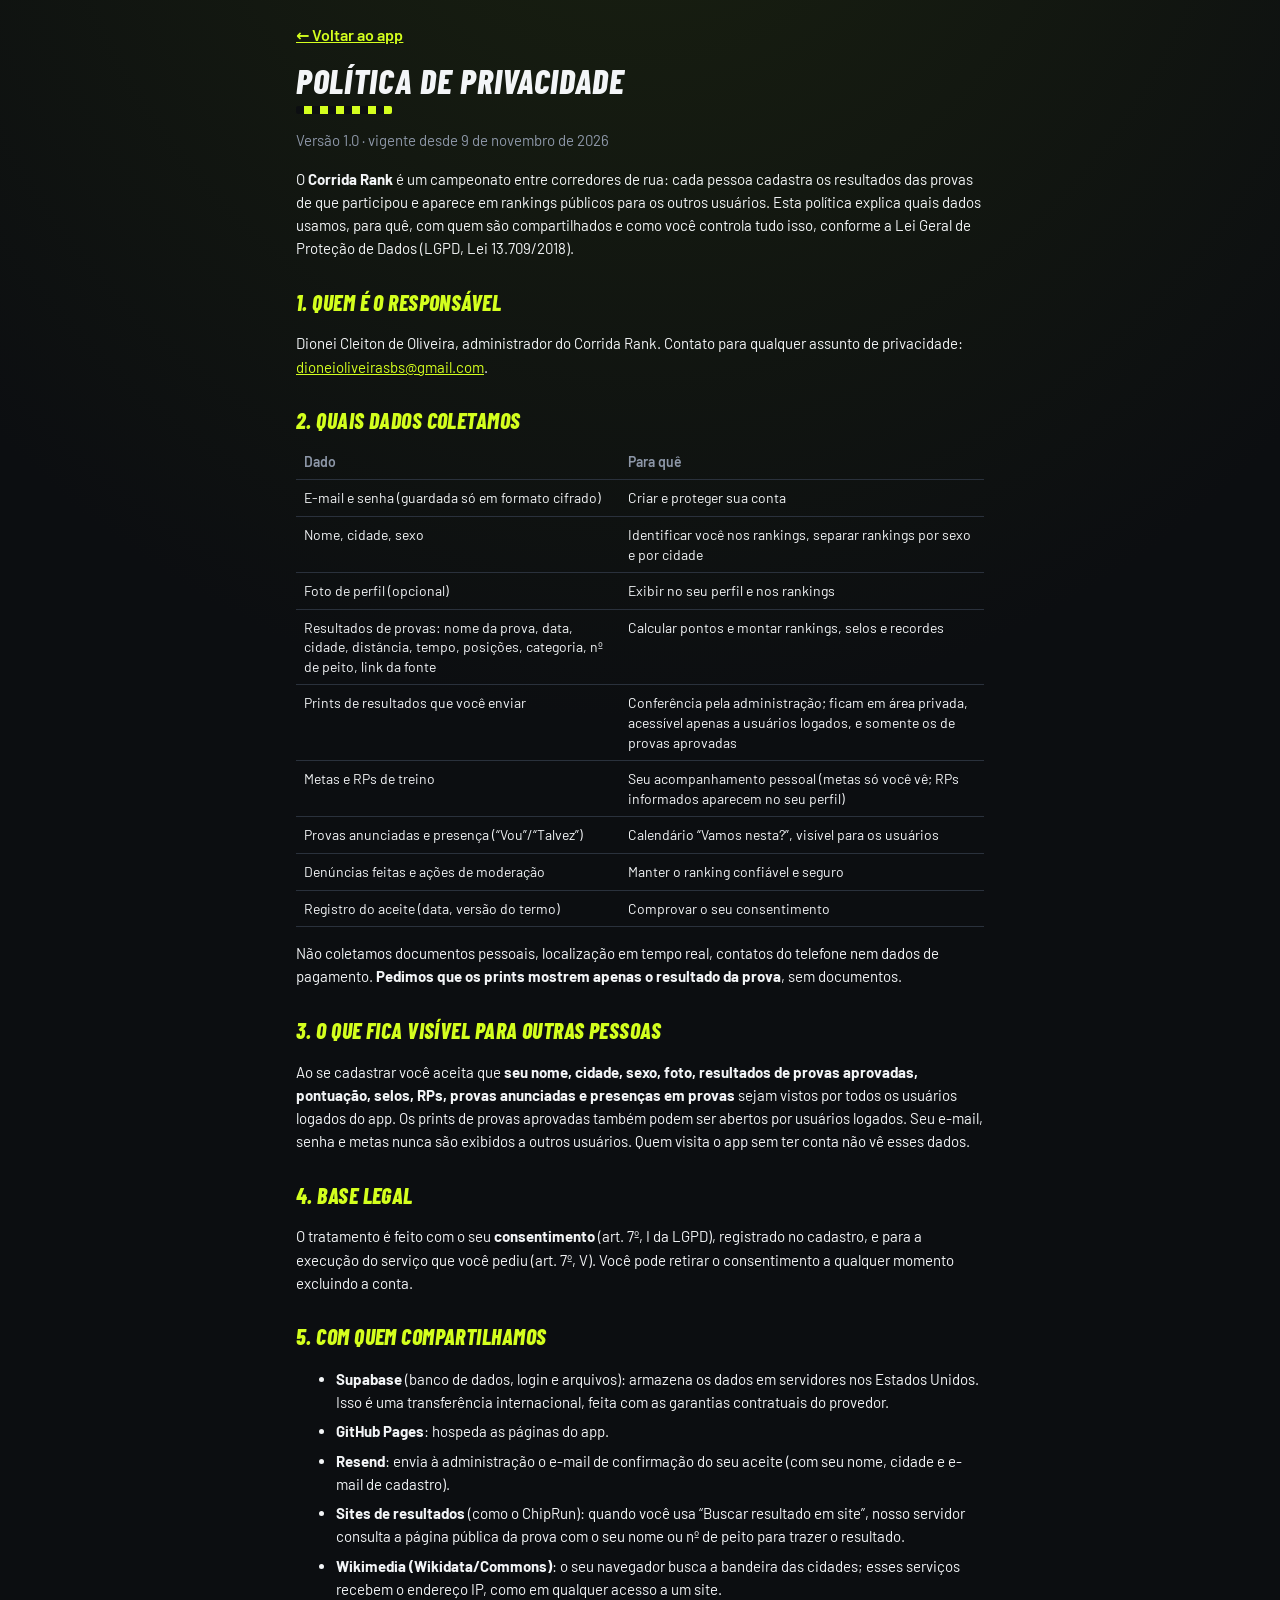
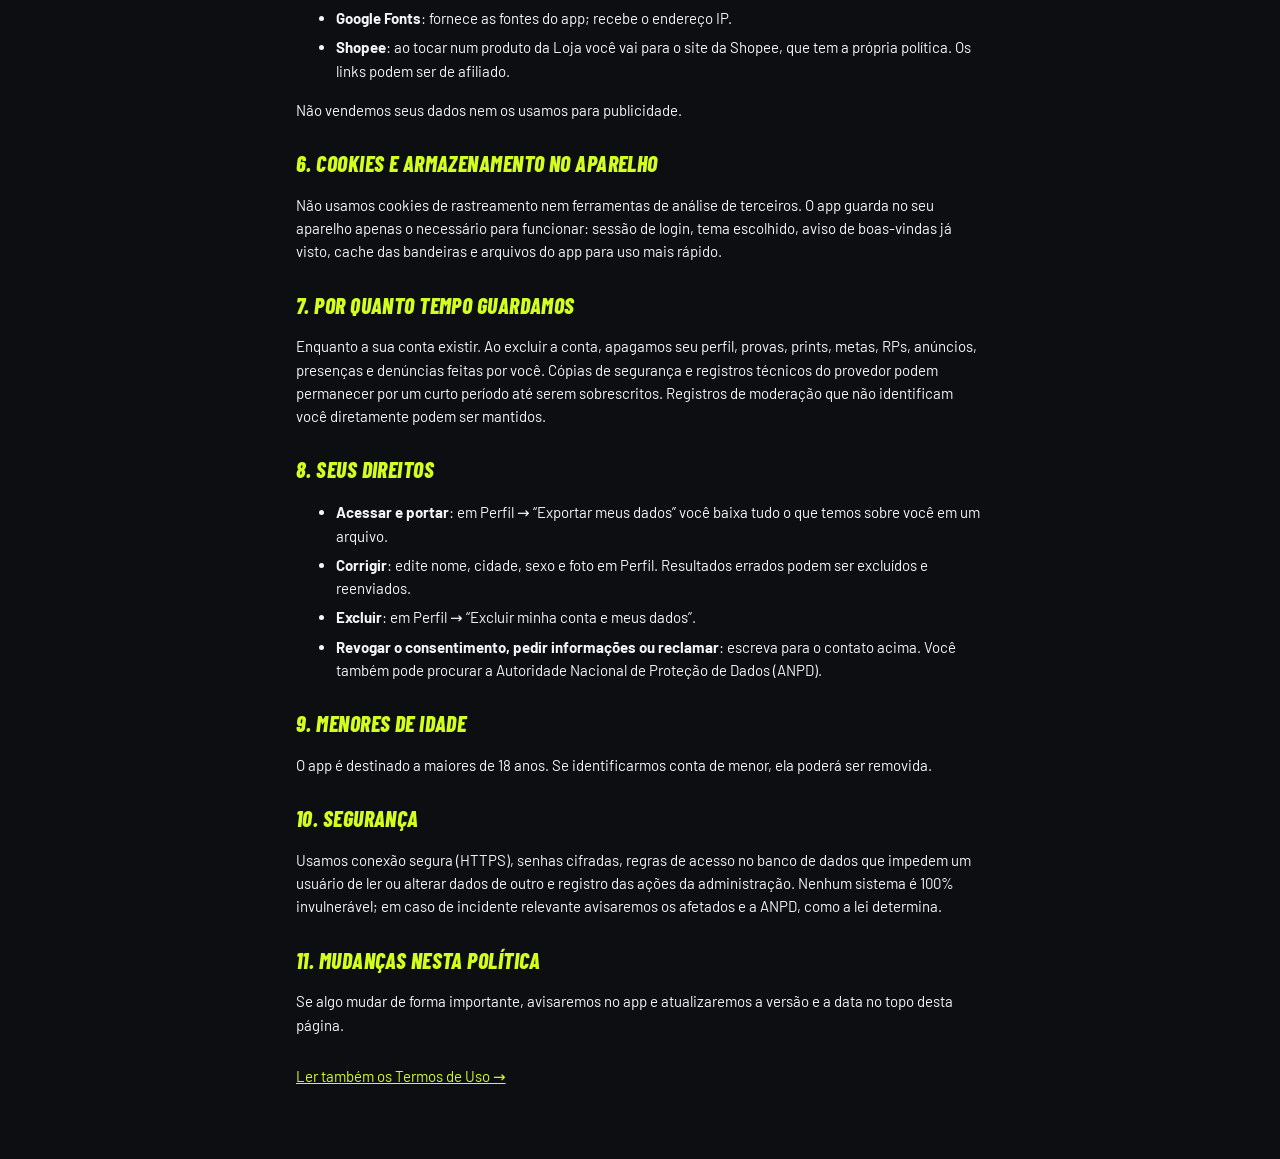
==== privacidade.html @ 018d5681 "Etapa B: termos, privacidade, exportar dados, OG, boas-vindas Co-Authored-By: Claude Sonnet 5.5 <nor" ====
<!DOCTYPE html>
<html lang="pt-BR">
<head>
<meta charset="utf-8">
<meta name="viewport" content="width=device-width, initial-scale=1, viewport-fit=cover">
<meta name="theme-color" content="#0c0e11">
<title>Política de Privacidade · Corrida Rank</title>
<link rel="icon" href="icon.svg" type="image/svg+xml">
<link rel="preconnect" href="https://fonts.googleapis.com"><link rel="preconnect" href="https://fonts.gstatic.com" crossorigin>
<link rel="stylesheet" href="https://fonts.googleapis.com/css2?family=Barlow:wght@400;500;600;700&family=Barlow+Condensed:ital,wght@1,700;1,800&display=swap">
<link rel="stylesheet" href="styles.css">
<style>body{padding-bottom:40px}.doc{max-width:720px;margin:0 auto;padding:16px}.doc h2{font-size:22px;margin:26px 0 8px}.doc p,.doc li{font-size:15px;line-height:1.55}.doc li{margin-bottom:6px}.doc table{width:100%;border-collapse:collapse;font-size:14px;margin:8px 0}.doc th,.doc td{text-align:left;padding:8px;border-bottom:1px solid var(--line);vertical-align:top}.doc th{color:var(--muted);font-weight:600}.doc a{color:var(--accent-text,var(--accent))}</style>
</head>
<body>
<main class="doc">
<a class="link" href="./" style="text-align:left;display:block;padding-left:0">← Voltar ao app</a>
<h1>Política de Privacidade</h1>
<p class="sub">Versão 1.0 · vigente desde 9 de novembro de 2026</p>

<p>O <b>Corrida Rank</b> é um campeonato entre corredores de rua: cada pessoa cadastra os resultados das provas de que participou e aparece em rankings públicos para os outros usuários. Esta política explica quais dados usamos, para quê, com quem são compartilhados e como você controla tudo isso, conforme a Lei Geral de Proteção de Dados (LGPD, Lei 13.709/2018).</p>

<h2>1. Quem é o responsável</h2>
<p>Dionei Cleiton de Oliveira, administrador do Corrida Rank. Contato para qualquer assunto de privacidade: <a href="mailto:dioneioliveirasbs@gmail.com">dioneioliveirasbs@gmail.com</a>.</p>

<h2>2. Quais dados coletamos</h2>
<table>
<tr><th>Dado</th><th>Para quê</th></tr>
<tr><td>E-mail e senha (guardada só em formato cifrado)</td><td>Criar e proteger sua conta</td></tr>
<tr><td>Nome, cidade, sexo</td><td>Identificar você nos rankings, separar rankings por sexo e por cidade</td></tr>
<tr><td>Foto de perfil (opcional)</td><td>Exibir no seu perfil e nos rankings</td></tr>
<tr><td>Resultados de provas: nome da prova, data, cidade, distância, tempo, posições, categoria, nº de peito, link da fonte</td><td>Calcular pontos e montar rankings, selos e recordes</td></tr>
<tr><td>Prints de resultados que você enviar</td><td>Conferência pela administração; ficam em área privada, acessível apenas a usuários logados, e somente os de provas aprovadas</td></tr>
<tr><td>Metas e RPs de treino</td><td>Seu acompanhamento pessoal (metas só você vê; RPs informados aparecem no seu perfil)</td></tr>
<tr><td>Provas anunciadas e presença (“Vou”/“Talvez”)</td><td>Calendário “Vamos nesta?”, visível para os usuários</td></tr>
<tr><td>Denúncias feitas e ações de moderação</td><td>Manter o ranking confiável e seguro</td></tr>
<tr><td>Registro do aceite (data, versão do termo)</td><td>Comprovar o seu consentimento</td></tr>
</table>
<p>Não coletamos documentos pessoais, localização em tempo real, contatos do telefone nem dados de pagamento. <b>Pedimos que os prints mostrem apenas o resultado da prova</b>, sem documentos.</p>

<h2>3. O que fica visível para outras pessoas</h2>
<p>Ao se cadastrar você aceita que <b>seu nome, cidade, sexo, foto, resultados de provas aprovadas, pontuação, selos, RPs, provas anunciadas e presenças em provas</b> sejam vistos por todos os usuários logados do app. Os prints de provas aprovadas também podem ser abertos por usuários logados. Seu e-mail, senha e metas nunca são exibidos a outros usuários. Quem visita o app sem ter conta não vê esses dados.</p>

<h2>4. Base legal</h2>
<p>O tratamento é feito com o seu <b>consentimento</b> (art. 7º, I da LGPD), registrado no cadastro, e para a execução do serviço que você pediu (art. 7º, V). Você pode retirar o consentimento a qualquer momento excluindo a conta.</p>

<h2>5. Com quem compartilhamos</h2>
<ul>
<li><b>Supabase</b> (banco de dados, login e arquivos): armazena os dados em servidores nos Estados Unidos. Isso é uma transferência internacional, feita com as garantias contratuais do provedor.</li>
<li><b>GitHub Pages</b>: hospeda as páginas do app.</li>
<li><b>Resend</b>: envia à administração o e-mail de confirmação do seu aceite (com seu nome, cidade e e-mail de cadastro).</li>
<li><b>Sites de resultados</b> (como o ChipRun): quando você usa “Buscar resultado em site”, nosso servidor consulta a página pública da prova com o seu nome ou nº de peito para trazer o resultado.</li>
<li><b>Wikimedia (Wikidata/Commons)</b>: o seu navegador busca a bandeira das cidades; esses serviços recebem o endereço IP, como em qualquer acesso a um site.</li>
<li><b>Google Fonts</b>: fornece as fontes do app; recebe o endereço IP.</li>
<li><b>Shopee</b>: ao tocar num produto da Loja você vai para o site da Shopee, que tem a própria política. Os links podem ser de afiliado.</li>
</ul>
<p>Não vendemos seus dados nem os usamos para publicidade.</p>

<h2>6. Cookies e armazenamento no aparelho</h2>
<p>Não usamos cookies de rastreamento nem ferramentas de análise de terceiros. O app guarda no seu aparelho apenas o necessário para funcionar: sessão de login, tema escolhido, aviso de boas-vindas já visto, cache das bandeiras e arquivos do app para uso mais rápido.</p>

<h2>7. Por quanto tempo guardamos</h2>
<p>Enquanto a sua conta existir. Ao excluir a conta, apagamos seu perfil, provas, prints, metas, RPs, anúncios, presenças e denúncias feitas por você. Cópias de segurança e registros técnicos do provedor podem permanecer por um curto período até serem sobrescritos. Registros de moderação que não identificam você diretamente podem ser mantidos.</p>

<h2>8. Seus direitos</h2>
<ul>
<li><b>Acessar e portar</b>: em Perfil → “Exportar meus dados” você baixa tudo o que temos sobre você em um arquivo.</li>
<li><b>Corrigir</b>: edite nome, cidade, sexo e foto em Perfil. Resultados errados podem ser excluídos e reenviados.</li>
<li><b>Excluir</b>: em Perfil → “Excluir minha conta e meus dados”.</li>
<li><b>Revogar o consentimento, pedir informações ou reclamar</b>: escreva para o contato acima. Você também pode procurar a Autoridade Nacional de Proteção de Dados (ANPD).</li>
</ul>

<h2>9. Menores de idade</h2>
<p>O app é destinado a maiores de 18 anos. Se identificarmos conta de menor, ela poderá ser removida.</p>

<h2>10. Segurança</h2>
<p>Usamos conexão segura (HTTPS), senhas cifradas, regras de acesso no banco de dados que impedem um usuário de ler ou alterar dados de outro e registro das ações da administração. Nenhum sistema é 100% invulnerável; em caso de incidente relevante avisaremos os afetados e a ANPD, como a lei determina.</p>

<h2>11. Mudanças nesta política</h2>
<p>Se algo mudar de forma importante, avisaremos no app e atualizaremos a versão e a data no topo desta página.</p>

<p style="margin-top:28px"><a href="termos.html">Ler também os Termos de Uso →</a></p>
</main>
</body>
</html>
---- styles.css ----
:root{color-scheme:dark;--bg:#0c0e11;--card:#161a20;--card2:#1d222a;--line:#2a313c;--text:#f3f5f7;--muted:#8d97a8;--accent:#d4ff1e;--on-accent:#10130a;--hot:#ff4d1f;--ok:#37e6a0;--bad:#ff6b5e;
  --display:"Barlow Condensed","Arial Narrow",Impact,sans-serif;--body:"Barlow",system-ui,-apple-system,"Segoe UI",sans-serif}
*{box-sizing:border-box;-webkit-tap-highlight-color:transparent}
body{margin:0;background:var(--bg) radial-gradient(120% 60% at 50% -10%,#1a2210 0,transparent 60%) no-repeat;color:var(--text);font:16px/1.4 var(--body);padding-bottom:calc(76px + env(safe-area-inset-bottom))}
main{max-width:560px;margin:0 auto;padding:16px}
h1,h2,.display{font-family:var(--display);font-weight:800;font-style:italic;text-transform:uppercase;letter-spacing:.02em}
h1{font-size:34px;line-height:1;margin:10px 0 14px}
h1::after{content:"";display:block;height:8px;width:96px;margin-top:8px;background:repeating-conic-gradient(var(--accent) 0 25%,#0c0e11 0 50%) 0 0/16px 16px;border-radius:2px}
h2{font-size:20px;margin:22px 0 8px;color:var(--accent)}
.card{background:var(--card);border:1px solid var(--line);border-left:4px solid var(--accent);border-radius:6px 14px 14px 6px;padding:14px;margin-bottom:10px}
.card.center{border-left-width:1px;border-top:4px solid var(--accent);border-radius:14px}
input,select,button{font:inherit;color:var(--text)}
input,select{width:100%;padding:13px;border-radius:10px;border:1px solid var(--line);background:#0f1217;margin-bottom:10px;outline:none}
input:focus,select:focus{border-color:var(--accent)}
input::placeholder{color:#5f6978}
.btn{width:100%;padding:14px;border:0;border-radius:10px;background:var(--accent);color:var(--on-accent);font-family:var(--display);font-style:italic;font-weight:800;font-size:19px;text-transform:uppercase;letter-spacing:.04em;cursor:pointer}
.btn:active{transform:translateY(1px)}
.btn.ghost{background:transparent;border:1.5px solid var(--line);color:var(--text)}
.btn:disabled{opacity:.45}
a.btn{color:var(--on-accent)}
.link{background:none;border:0;color:var(--accent);padding:8px;cursor:pointer;width:100%;font-weight:600}
.link.inline{display:inline;width:auto;padding:0}
.chips{display:flex;gap:8px;overflow-x:auto;padding-bottom:8px;margin-bottom:4px;scrollbar-width:none}
.chip{flex:none;padding:7px 14px;border-radius:4px;border:1.5px solid var(--line);background:transparent;cursor:pointer;font-family:var(--display);font-weight:700;font-size:16px;text-transform:uppercase;letter-spacing:.05em;color:var(--muted);transform:skewX(-8deg)}
.chip.on{background:var(--accent);border-color:var(--accent);color:var(--on-accent)}
.row{display:flex;align-items:center;gap:12px;padding:10px 4px;border-bottom:1px solid var(--line)}
.row:last-child{border:0}.row.me{background:rgba(212,255,30,.09);border-radius:10px;box-shadow:inset 3px 0 var(--accent)}
.pos{width:34px;text-align:center;font-family:var(--display);font-weight:800;font-style:italic;font-size:24px;color:var(--muted)}
.avatar{width:44px;height:44px;border-radius:50%;object-fit:cover;background:var(--card2);flex:none;display:grid;place-items:center;font-family:var(--display);font-weight:800;font-size:20px;border:2px solid var(--line)}
.grow{flex:1;min-width:0}.name{font-weight:700;white-space:nowrap;overflow:hidden;text-overflow:ellipsis}
.sub{color:var(--muted);font-size:13px}
.val{font-family:var(--display);font-weight:800;font-style:italic;font-size:26px;text-align:right;line-height:1;font-variant-numeric:tabular-nums}
.val .sub{font-family:var(--body);font-style:normal;font-weight:500;margin-top:3px}
.big{width:104px;height:104px;font-size:42px;margin:0 auto 10px;display:grid;border:3px solid var(--accent)}
.center{text-align:center}.err{color:var(--bad);font-size:14px;min-height:20px}
.empty{text-align:center;color:var(--muted);padding:30px 10px}
.link-row{cursor:pointer}

/* pódio */
.podio{display:grid;grid-template-columns:1fr 1.18fr 1fr;gap:8px;align-items:end;margin-bottom:12px}
.pd{background:var(--card);border:1px solid var(--line);border-radius:12px;text-align:center;padding:12px 6px;cursor:pointer;min-width:0}
.pd .avatar{margin:0 auto 6px;width:52px;height:52px}
.pd.p1{padding:18px 6px;border-top:4px solid var(--accent);background:linear-gradient(#202a0d,var(--card))}.pd.p1 .avatar{width:64px;height:64px;border-color:var(--accent)}
.pd.p2{border-top:4px solid #c9d1dc}.pd.p3{border-top:4px solid #d08a4a}
.pd .m{font-size:22px}.pd .name{font-size:14px}.pd .val{text-align:center;font-size:30px;margin-top:4px}.pd.p1 .val{color:var(--accent);font-size:36px}
.pd.me{outline:2px solid var(--accent)}

/* peitoral (número da prova) e estatísticas */
.bib{display:inline-block;background:#f6f7f2;color:#111;font-family:var(--display);font-weight:800;font-style:italic;font-size:20px;line-height:1;padding:5px 10px 4px;border-bottom:5px solid var(--hot);border-radius:3px;transform:rotate(-2deg);box-shadow:0 2px 0 #0006}
.provahead{display:flex;justify-content:space-between;align-items:flex-start;gap:10px}
.stats{display:flex;gap:8px;margin:10px 0}.stats>div{flex:1;background:#0f1217;border:1px solid var(--line);border-radius:8px;padding:8px 4px;text-align:center;min-width:0}
.stats b{display:block;font-family:var(--display);font-weight:800;font-style:italic;font-size:24px;line-height:1.05;font-variant-numeric:tabular-nums}
.stats span{font-size:11px;color:var(--muted);text-transform:uppercase;letter-spacing:.06em}
.stats .hl b{color:var(--accent)}
.badges{display:flex;flex-wrap:wrap;gap:10px;justify-content:center}
.badge{text-align:center;width:78px}.badge div{width:58px;height:58px;margin:0 auto 4px;border-radius:50%;display:grid;place-items:center;font-size:26px;background:radial-gradient(circle at 30% 25%,#3a4a12,#151a0a);border:3px solid var(--accent);box-shadow:0 0 0 3px #0c0e11,0 0 14px #d4ff1e33}
.badge span{font-size:11px;color:var(--muted);line-height:1.1;display:block}
.tag{padding:3px 10px;border-radius:4px;font-size:13px;font-weight:700;border:1.5px solid var(--line);text-transform:uppercase;letter-spacing:.04em}
.tag.aprovada{color:var(--ok);border-color:var(--ok)}.tag.rejeitada{color:var(--bad);border-color:var(--bad)}.tag.pendente{color:#ffc857;border-color:#ffc857}
.grid2{display:grid;grid-template-columns:1fr 1fr;gap:8px}
.termo{background:#0f1217;border:1px solid var(--line);border-radius:10px;padding:10px;margin-bottom:10px;font-size:13px}.termo p{margin:6px 0;color:var(--muted)}
.check{display:flex;gap:8px;align-items:flex-start;font-size:14px}.check input{width:auto;margin:3px 0 0;accent-color:var(--accent)}
.filebox{display:block;border:2px dashed var(--line);border-radius:10px;padding:14px;text-align:center;margin-bottom:8px;cursor:pointer;font-weight:600}.filebox input{margin:8px 0 0}
.pix{font-weight:700;background:#0f1217;border:1px dashed var(--accent);border-radius:10px;padding:12px;margin:10px 0;word-break:break-all}
.feed{margin-bottom:6px}.feed>.row{border:0;padding-bottom:0}

/* tela de entrada */
.hero{text-align:center;padding:26px 0 14px}
.logo{font-family:var(--display);font-weight:800;font-style:italic;text-transform:uppercase;font-size:54px;line-height:.9;letter-spacing:.01em}
.logo b{color:var(--accent)}
.hero .sub{margin:10px 0 0;font-size:15px}
.strip{height:14px;margin:16px -16px 0;background:repeating-conic-gradient(#f3f5f7 0 25%,#0c0e11 0 50%) 0 0/28px 28px}

nav{position:fixed;bottom:0;left:0;right:0;display:flex;background:#0a0c0f;border-top:1px solid var(--line);padding-bottom:env(safe-area-inset-bottom)}
nav[hidden]{display:none}
nav button{flex:1;background:none;border:0;padding:10px 0 8px;font-size:20px;color:var(--muted);display:flex;flex-direction:column;align-items:center;cursor:pointer;position:relative}
nav button span{font-family:var(--display);font-weight:700;font-size:13px;text-transform:uppercase;letter-spacing:.08em}
nav button.on{color:var(--accent)}nav button.on::before{content:"";position:absolute;top:-1px;left:25%;right:25%;height:3px;background:var(--accent);border-radius:0 0 3px 3px}
#toast{position:fixed;left:50%;bottom:92px;transform:translateX(-50%);background:var(--accent);color:var(--on-accent);font-weight:700;padding:10px 16px;border-radius:6px;opacity:0;transition:.3s;pointer-events:none;max-width:90vw;text-align:center}
#toast.show{opacity:1}

/* selos */
.selos{display:grid;grid-template-columns:repeat(3,1fr);gap:10px}
.selo{text-align:center;min-width:0}
.selo .ring{width:68px;height:68px;margin:0 auto 6px;border-radius:50%;display:grid;place-items:center;font-family:var(--display);font-style:italic;font-weight:800;font-size:26px;border:4px solid var(--line);background:#12161b;color:#5f6978}
.selo .ring.pin{font-size:28px}
.selo b{display:block;font-size:13px;white-space:nowrap;overflow:hidden;text-overflow:ellipsis}
.selo span{font-size:11px;color:var(--muted);text-transform:uppercase;letter-spacing:.05em}
.selo.bronze .ring{border-color:#d08a4a;color:#f1c9a0;background:radial-gradient(circle at 30% 25%,#4a3118,#17110a);box-shadow:0 0 14px #d08a4a44}
.selo.prata .ring{border-color:#dfe5ee;color:#fff;background:radial-gradient(circle at 30% 25%,#4b5562,#171a1f);box-shadow:0 0 14px #dfe5ee44}
.selo.ouro .ring{border-color:#ffd24a;color:#ffe9a3;background:radial-gradient(circle at 30% 25%,#5a4510,#1c1606);box-shadow:0 0 18px #ffd24a66}
.selo.off .ring{border-style:dashed;opacity:.55}.selo.off b{color:var(--muted)}
/* explicação da pontuação */
details.card summary{cursor:pointer;font-family:var(--display);font-style:italic;font-weight:800;font-size:20px;text-transform:uppercase;color:var(--accent);list-style:none}
details.card summary::-webkit-details-marker{display:none}details.card summary::after{content:" ▾"}details.card[open] summary::after{content:" ▴"}
.como{font-size:14px;margin-top:10px}.como ol{padding-left:20px;margin:8px 0}.como li{margin-bottom:6px}
.como table{width:100%;border-collapse:collapse;margin:8px 0}.como td{padding:6px 8px;border-bottom:1px solid var(--line)}.como td:last-child{text-align:right;font-family:var(--display);font-style:italic;font-weight:800;font-size:20px;color:var(--accent)}
.como h3{font-family:var(--display);font-style:italic;font-weight:800;text-transform:uppercase;font-size:20px;margin:16px 0 8px}
.simout{margin-top:4px}.simrow{display:flex;justify-content:space-between;align-items:center;gap:10px;background:#0f1217;border:1px solid var(--line);border-radius:10px;padding:10px 12px;margin-bottom:8px}
.simrow span{display:block;font-size:12px;color:var(--muted)}.simrow b{font-family:var(--display);font-style:italic;font-weight:800;font-size:28px;color:var(--accent);white-space:nowrap}

/* minha posição fixa no ranking */
.mebar{position:sticky;top:8px;z-index:5;display:flex;align-items:center;gap:10px;padding:8px 12px;margin-bottom:10px;border-radius:14px;cursor:pointer;
  background:linear-gradient(90deg,#26340a,#161a20);border:2px solid var(--accent);box-shadow:0 8px 22px #000a}
.mebar[hidden]{display:none}
.mebar .avatar{width:40px;height:40px}.mebar .name{font-size:15px}.mebar .sub{font-size:12px}
.mepos{font-family:var(--display);font-style:italic;font-weight:800;font-size:42px;line-height:1;color:var(--accent);min-width:56px;text-align:center}.mepos.off{color:var(--muted)}
.mebar .ico{flex:none;width:42px;height:42px;border-radius:10px;border:1.5px solid var(--accent);background:transparent;font-size:18px;cursor:pointer}

/* loja */
.loja{display:grid;grid-template-columns:1fr 1fr;gap:10px}
.prod{display:flex;flex-direction:column;background:var(--card);border:1px solid var(--line);border-radius:12px;overflow:hidden;text-decoration:none;color:var(--text);min-width:0}
.prod img,.prod .ph{width:100%;aspect-ratio:1;object-fit:cover;background:var(--card2);display:grid;place-items:center;font-size:44px}
.pimg{position:relative}.pdesc{position:absolute;top:8px;left:8px;background:var(--hot);color:#fff;font-weight:800;font-size:12px;padding:2px 7px;border-radius:4px}
.pp small{font-family:var(--body);font-style:normal;font-weight:600;font-size:11px;color:var(--muted);margin-left:5px}.pa{padding:0 10px;font-size:12px;color:var(--muted);text-decoration:line-through}.pv{padding:2px 10px 0;font-size:12px;color:var(--muted)}
.pn{padding:8px 10px 0;font-weight:600;font-size:14px;line-height:1.25;display:-webkit-box;-webkit-line-clamp:2;-webkit-box-orient:vertical;overflow:hidden}
.pp{padding:2px 10px;font-family:var(--display);font-style:italic;font-weight:800;font-size:24px;color:var(--accent)}
.pb{padding:4px 10px 10px;font-size:13px;color:var(--muted);font-weight:700;margin-top:auto}

/* busca em site de resultados */
.cand{display:block;width:100%;text-align:left;background:#0f1217;border:1.5px solid var(--line);border-radius:10px;padding:10px 12px;margin-bottom:8px;cursor:pointer}
.cand.on{border-color:var(--accent);background:rgba(212,255,30,.08)}
.warn{font-size:12px;color:#ffc857;margin-top:4px}

/* bandeira da cidade no selo */
.selo .ring.flag{padding:0;overflow:hidden;font-size:0;display:grid;place-items:center}
.selo .ring.flag img{width:84%;height:auto;max-height:84%;object-fit:contain;object-position:center;display:block;border-radius:3px;box-shadow:0 0 0 1px #0007}
a.btn.ghost{color:var(--text);text-align:center;text-decoration:none;display:block;padding:14px}
/* resultado confirmado no site */
.okbox{border:2px solid var(--ok);background:rgba(55,230,160,.08);border-radius:12px;padding:12px;margin-top:6px}
.okbox b{color:var(--ok)}
/* editor de enquadramento da foto */
.foto-fundo{position:fixed;inset:0;z-index:60;background:rgba(0,0,0,.82);display:grid;place-items:center;padding:16px}
.foto-caixa{background:var(--card);border:1px solid var(--line);border-radius:16px;padding:16px;width:min(100%,360px);text-align:center}
.foto-tit{font-family:var(--display);font-style:italic;font-weight:800;text-transform:uppercase;font-size:24px;margin-bottom:10px}
.foto-tela{width:min(100%,300px);aspect-ratio:1;border-radius:50%;touch-action:none;cursor:grab;background:#000;display:block;margin:0 auto}
.foto-dica{color:var(--muted);font-size:13px;margin:10px 0 4px}
.foto-zoom{width:100%;margin:6px 0 12px;padding:0;accent-color:var(--accent);background:transparent;border:0}
.foto-acoes{display:grid;grid-template-columns:1fr 1fr;gap:8px}

/* metas, RPs e calendário */
.barra{height:10px;background:#0f1217;border:1px solid var(--line);border-radius:99px;overflow:hidden;margin:8px 0}
.barra i{display:block;height:100%;background:var(--accent);border-radius:99px;transition:width .4s}
.meta.feita{border-left-color:var(--ok)}.meta.feita .barra i{background:var(--ok)}
.datacal{flex:none;width:54px;text-align:center;background:#0f1217;border:1px solid var(--line);border-top:4px solid var(--hot);border-radius:8px;padding:2px 0 4px}
.datacal b{display:block;font-family:var(--display);font-style:italic;font-weight:800;font-size:26px;line-height:1}.datacal span{font-size:11px;color:var(--muted);text-transform:uppercase}
.dists{display:flex;gap:6px;flex-wrap:wrap;margin:8px 0}.dists .bib{font-size:16px;padding:4px 8px 3px}
.quem{display:flex;align-items:center;gap:10px;margin-top:6px}.faces{display:flex}.faces .avatar{width:30px;height:30px;font-size:13px;margin-left:-8px;border:2px solid var(--card)}.faces .avatar:first-child{margin-left:0}
label.chip{cursor:pointer;user-select:none}label.chip.on{background:var(--accent);border-color:var(--accent);color:var(--on-accent)}
button.btn.ghost.on{border-color:var(--accent);color:var(--accent)}

/* janelas (modal) */
.modal .modal-txt{width:100%;padding:12px;border-radius:10px;border:1px solid var(--line);background:#0f1217;margin-bottom:8px;resize:vertical;font:inherit;color:var(--text)}
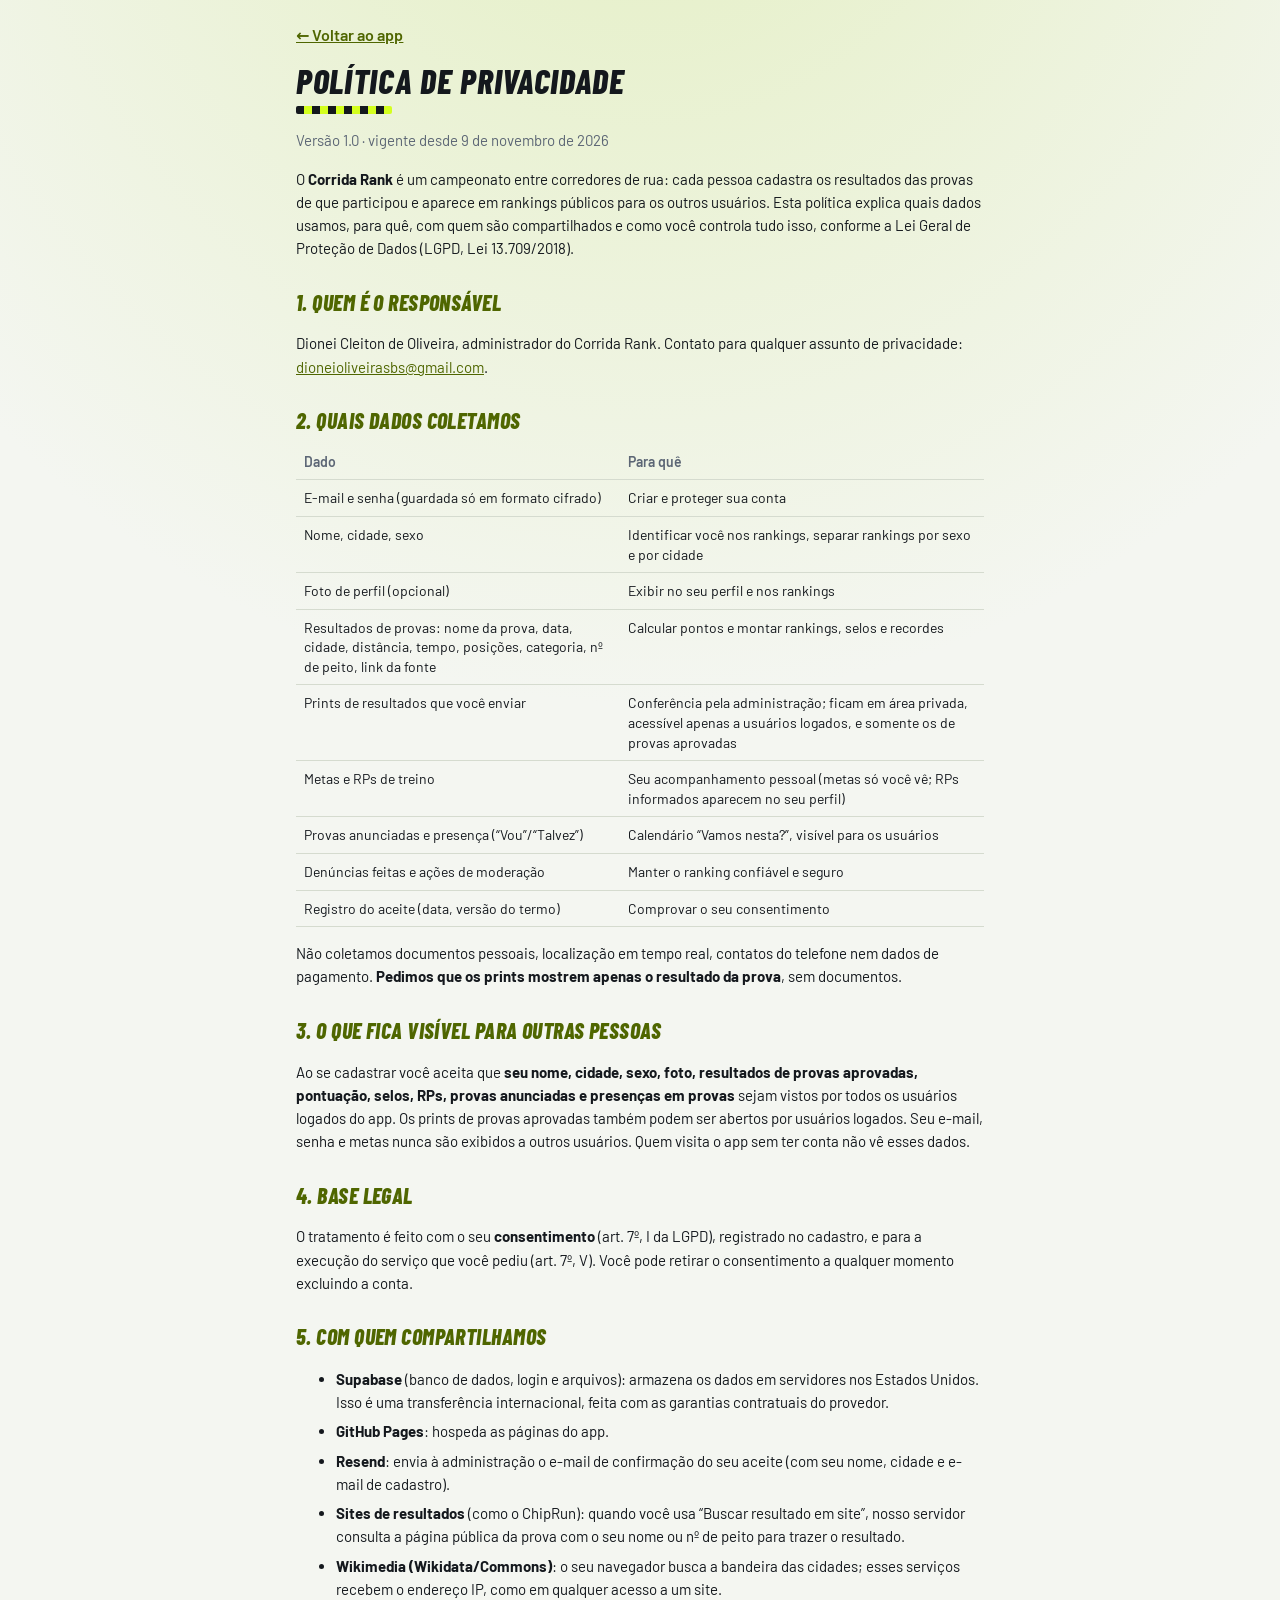
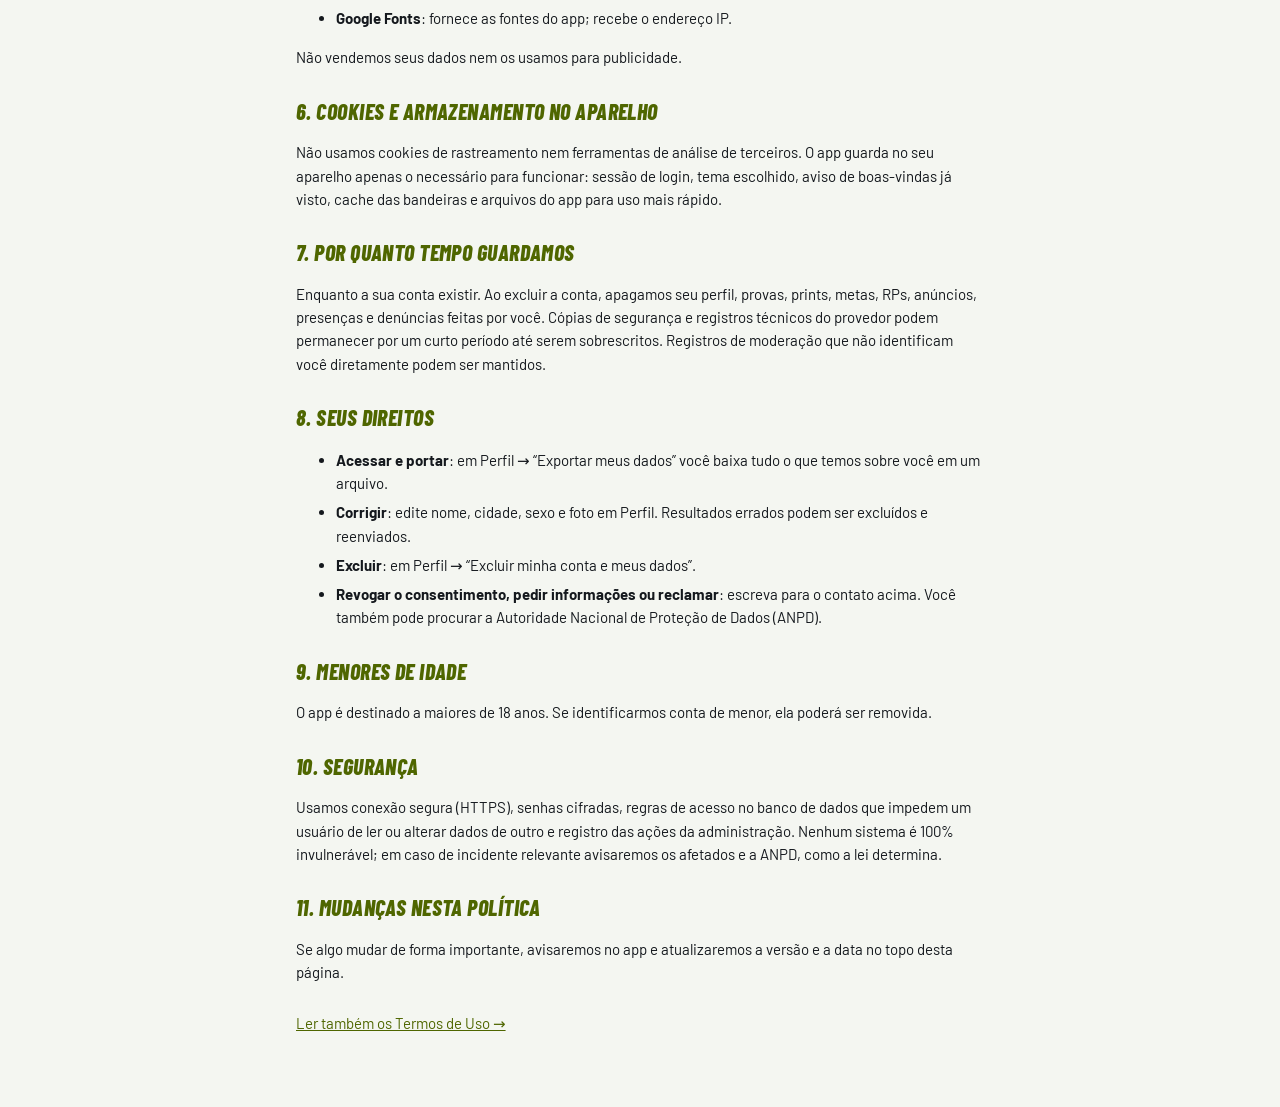
==== commit e19dad8c: "Remove a Loja: fica só o apoio ao criador Co-Authored-By: Claude Sonnet 5.5 <noreply@anthropic.com> " ====
--- a/privacidade.html
+++ b/privacidade.html
@@ -51,7 +51,6 @@
 <li><b>Sites de resultados</b> (como o ChipRun): quando você usa “Buscar resultado em site”, nosso servidor consulta a página pública da prova com o seu nome ou nº de peito para trazer o resultado.</li>
 <li><b>Wikimedia (Wikidata/Commons)</b>: o seu navegador busca a bandeira das cidades; esses serviços recebem o endereço IP, como em qualquer acesso a um site.</li>
 <li><b>Google Fonts</b>: fornece as fontes do app; recebe o endereço IP.</li>
-<li><b>Shopee</b>: ao tocar num produto da Loja você vai para o site da Shopee, que tem a própria política. Os links podem ser de afiliado.</li>
 </ul>
 <p>Não vendemos seus dados nem os usamos para publicidade.</p>
 
--- a/styles.css
+++ b/styles.css
@@ -1,16 +1,16 @@
-:root{color-scheme:dark;--bg:#0c0e11;--card:#161a20;--card2:#1d222a;--line:#2a313c;--text:#f3f5f7;--muted:#8d97a8;--accent:#d4ff1e;--on-accent:#10130a;--hot:#ff4d1f;--ok:#37e6a0;--bad:#ff6b5e;
+:root{color-scheme:dark;--field:#0f1217;--check:#0c0e11;--glow:#1a2210;--accent-text:var(--accent);--bg:#0c0e11;--card:#161a20;--card2:#1d222a;--line:#2a313c;--text:#f3f5f7;--muted:#8d97a8;--accent:#d4ff1e;--on-accent:#10130a;--hot:#ff4d1f;--ok:#37e6a0;--bad:#ff6b5e;
   --display:"Barlow Condensed","Arial Narrow",Impact,sans-serif;--body:"Barlow",system-ui,-apple-system,"Segoe UI",sans-serif}
 *{box-sizing:border-box;-webkit-tap-highlight-color:transparent}
-body{margin:0;background:var(--bg) radial-gradient(120% 60% at 50% -10%,#1a2210 0,transparent 60%) no-repeat;color:var(--text);font:16px/1.4 var(--body);padding-bottom:calc(76px + env(safe-area-inset-bottom))}
+body{margin:0;background:var(--bg) radial-gradient(120% 60% at 50% -10%,var(--glow) 0,transparent 60%) no-repeat;color:var(--text);font:16px/1.4 var(--body);padding-bottom:calc(76px + env(safe-area-inset-bottom))}
 main{max-width:560px;margin:0 auto;padding:16px}
 h1,h2,.display{font-family:var(--display);font-weight:800;font-style:italic;text-transform:uppercase;letter-spacing:.02em}
 h1{font-size:34px;line-height:1;margin:10px 0 14px}
-h1::after{content:"";display:block;height:8px;width:96px;margin-top:8px;background:repeating-conic-gradient(var(--accent) 0 25%,#0c0e11 0 50%) 0 0/16px 16px;border-radius:2px}
-h2{font-size:20px;margin:22px 0 8px;color:var(--accent)}
+h1::after{content:"";display:block;height:8px;width:96px;margin-top:8px;background:repeating-conic-gradient(var(--accent) 0 25%,var(--check) 0 50%) 0 0/16px 16px;border-radius:2px}
+h2{font-size:20px;margin:22px 0 8px;color:var(--accent-text)}
 .card{background:var(--card);border:1px solid var(--line);border-left:4px solid var(--accent);border-radius:6px 14px 14px 6px;padding:14px;margin-bottom:10px}
 .card.center{border-left-width:1px;border-top:4px solid var(--accent);border-radius:14px}
 input,select,button{font:inherit;color:var(--text)}
-input,select{width:100%;padding:13px;border-radius:10px;border:1px solid var(--line);background:#0f1217;margin-bottom:10px;outline:none}
+input,select{width:100%;padding:13px;border-radius:10px;border:1px solid var(--line);background:var(--field);margin-bottom:10px;outline:none}
 input:focus,select:focus{border-color:var(--accent)}
 input::placeholder{color:#5f6978}
 .btn{width:100%;padding:14px;border:0;border-radius:10px;background:var(--accent);color:var(--on-accent);font-family:var(--display);font-style:italic;font-weight:800;font-size:19px;text-transform:uppercase;letter-spacing:.04em;cursor:pointer}
@@ -18,7 +18,7 @@
 .btn.ghost{background:transparent;border:1.5px solid var(--line);color:var(--text)}
 .btn:disabled{opacity:.45}
 a.btn{color:var(--on-accent)}
-.link{background:none;border:0;color:var(--accent);padding:8px;cursor:pointer;width:100%;font-weight:600}
+.link{background:none;border:0;color:var(--accent-text);padding:8px;cursor:pointer;width:100%;font-weight:600}
 .link.inline{display:inline;width:auto;padding:0}
 .chips{display:flex;gap:8px;overflow-x:auto;padding-bottom:8px;margin-bottom:4px;scrollbar-width:none}
 .chip{flex:none;padding:7px 14px;border-radius:4px;border:1.5px solid var(--line);background:transparent;cursor:pointer;font-family:var(--display);font-weight:700;font-size:16px;text-transform:uppercase;letter-spacing:.05em;color:var(--muted);transform:skewX(-8deg)}
@@ -42,40 +42,40 @@
 .pd .avatar{margin:0 auto 6px;width:52px;height:52px}
 .pd.p1{padding:18px 6px;border-top:4px solid var(--accent);background:linear-gradient(#202a0d,var(--card))}.pd.p1 .avatar{width:64px;height:64px;border-color:var(--accent)}
 .pd.p2{border-top:4px solid #c9d1dc}.pd.p3{border-top:4px solid #d08a4a}
-.pd .m{font-size:22px}.pd .name{font-size:14px}.pd .val{text-align:center;font-size:30px;margin-top:4px}.pd.p1 .val{color:var(--accent);font-size:36px}
+.pd .m{font-size:22px}.pd .name{font-size:14px}.pd .val{text-align:center;font-size:30px;margin-top:4px}.pd.p1 .val{color:var(--accent-text);font-size:36px}
 .pd.me{outline:2px solid var(--accent)}
 
 /* peitoral (número da prova) e estatísticas */
 .bib{display:inline-block;background:#f6f7f2;color:#111;font-family:var(--display);font-weight:800;font-style:italic;font-size:20px;line-height:1;padding:5px 10px 4px;border-bottom:5px solid var(--hot);border-radius:3px;transform:rotate(-2deg);box-shadow:0 2px 0 #0006}
 .provahead{display:flex;justify-content:space-between;align-items:flex-start;gap:10px}
-.stats{display:flex;gap:8px;margin:10px 0}.stats>div{flex:1;background:#0f1217;border:1px solid var(--line);border-radius:8px;padding:8px 4px;text-align:center;min-width:0}
+.stats{display:flex;gap:8px;margin:10px 0}.stats>div{flex:1;background:var(--field);border:1px solid var(--line);border-radius:8px;padding:8px 4px;text-align:center;min-width:0}
 .stats b{display:block;font-family:var(--display);font-weight:800;font-style:italic;font-size:24px;line-height:1.05;font-variant-numeric:tabular-nums}
 .stats span{font-size:11px;color:var(--muted);text-transform:uppercase;letter-spacing:.06em}
-.stats .hl b{color:var(--accent)}
+.stats .hl b{color:var(--accent-text)}
 .badges{display:flex;flex-wrap:wrap;gap:10px;justify-content:center}
 .badge{text-align:center;width:78px}.badge div{width:58px;height:58px;margin:0 auto 4px;border-radius:50%;display:grid;place-items:center;font-size:26px;background:radial-gradient(circle at 30% 25%,#3a4a12,#151a0a);border:3px solid var(--accent);box-shadow:0 0 0 3px #0c0e11,0 0 14px #d4ff1e33}
 .badge span{font-size:11px;color:var(--muted);line-height:1.1;display:block}
 .tag{padding:3px 10px;border-radius:4px;font-size:13px;font-weight:700;border:1.5px solid var(--line);text-transform:uppercase;letter-spacing:.04em}
 .tag.aprovada{color:var(--ok);border-color:var(--ok)}.tag.rejeitada{color:var(--bad);border-color:var(--bad)}.tag.pendente{color:#ffc857;border-color:#ffc857}
 .grid2{display:grid;grid-template-columns:1fr 1fr;gap:8px}
-.termo{background:#0f1217;border:1px solid var(--line);border-radius:10px;padding:10px;margin-bottom:10px;font-size:13px}.termo p{margin:6px 0;color:var(--muted)}
-.check{display:flex;gap:8px;align-items:flex-start;font-size:14px}.check input{width:auto;margin:3px 0 0;accent-color:var(--accent)}
+.termo{background:var(--field);border:1px solid var(--line);border-radius:10px;padding:10px;margin-bottom:10px;font-size:13px}.termo p{margin:6px 0;color:var(--muted)}
+.check{display:flex;gap:8px;align-items:flex-start;font-size:14px}.check input{width:auto;margin:3px 0 0;accent-color:var(--accent-text)}
 .filebox{display:block;border:2px dashed var(--line);border-radius:10px;padding:14px;text-align:center;margin-bottom:8px;cursor:pointer;font-weight:600}.filebox input{margin:8px 0 0}
-.pix{font-weight:700;background:#0f1217;border:1px dashed var(--accent);border-radius:10px;padding:12px;margin:10px 0;word-break:break-all}
+.pix{font-weight:700;background:var(--field);border:1px dashed var(--accent);border-radius:10px;padding:12px;margin:10px 0;word-break:break-all}
 .feed{margin-bottom:6px}.feed>.row{border:0;padding-bottom:0}
 
 /* tela de entrada */
 .hero{text-align:center;padding:26px 0 14px}
 .logo{font-family:var(--display);font-weight:800;font-style:italic;text-transform:uppercase;font-size:54px;line-height:.9;letter-spacing:.01em}
-.logo b{color:var(--accent)}
+.logo b{color:var(--accent-text)}
 .hero .sub{margin:10px 0 0;font-size:15px}
-.strip{height:14px;margin:16px -16px 0;background:repeating-conic-gradient(#f3f5f7 0 25%,#0c0e11 0 50%) 0 0/28px 28px}
+.strip{height:14px;margin:16px -16px 0;background:repeating-conic-gradient(var(--text) 0 25%,var(--check) 0 50%) 0 0/28px 28px}
 
-nav{position:fixed;bottom:0;left:0;right:0;display:flex;background:#0a0c0f;border-top:1px solid var(--line);padding-bottom:env(safe-area-inset-bottom)}
+nav{position:fixed;bottom:0;left:0;right:0;display:flex;background:var(--nav,#0a0c0f);border-top:1px solid var(--line);padding-bottom:env(safe-area-inset-bottom)}
 nav[hidden]{display:none}
 nav button{flex:1;background:none;border:0;padding:10px 0 8px;font-size:20px;color:var(--muted);display:flex;flex-direction:column;align-items:center;cursor:pointer;position:relative}
 nav button span{font-family:var(--display);font-weight:700;font-size:13px;text-transform:uppercase;letter-spacing:.08em}
-nav button.on{color:var(--accent)}nav button.on::before{content:"";position:absolute;top:-1px;left:25%;right:25%;height:3px;background:var(--accent);border-radius:0 0 3px 3px}
+nav button.on{color:var(--accent-text)}nav button.on::before{content:"";position:absolute;top:-1px;left:25%;right:25%;height:3px;background:var(--accent);border-radius:0 0 3px 3px}
 #toast{position:fixed;left:50%;bottom:92px;transform:translateX(-50%);background:var(--accent);color:var(--on-accent);font-weight:700;padding:10px 16px;border-radius:6px;opacity:0;transition:.3s;pointer-events:none;max-width:90vw;text-align:center}
 #toast.show{opacity:1}
 
@@ -91,34 +91,30 @@
 .selo.ouro .ring{border-color:#ffd24a;color:#ffe9a3;background:radial-gradient(circle at 30% 25%,#5a4510,#1c1606);box-shadow:0 0 18px #ffd24a66}
 .selo.off .ring{border-style:dashed;opacity:.55}.selo.off b{color:var(--muted)}
 /* explicação da pontuação */
-details.card summary{cursor:pointer;font-family:var(--display);font-style:italic;font-weight:800;font-size:20px;text-transform:uppercase;color:var(--accent);list-style:none}
+details.card summary{cursor:pointer;font-family:var(--display);font-style:italic;font-weight:800;font-size:20px;text-transform:uppercase;color:var(--accent-text);list-style:none}
 details.card summary::-webkit-details-marker{display:none}details.card summary::after{content:" ▾"}details.card[open] summary::after{content:" ▴"}
 .como{font-size:14px;margin-top:10px}.como ol{padding-left:20px;margin:8px 0}.como li{margin-bottom:6px}
-.como table{width:100%;border-collapse:collapse;margin:8px 0}.como td{padding:6px 8px;border-bottom:1px solid var(--line)}.como td:last-child{text-align:right;font-family:var(--display);font-style:italic;font-weight:800;font-size:20px;color:var(--accent)}
+.como table{width:100%;border-collapse:collapse;margin:8px 0}.como td{padding:6px 8px;border-bottom:1px solid var(--line)}.como td:last-child{text-align:right;font-family:var(--display);font-style:italic;font-weight:800;font-size:20px;color:var(--accent-text)}
 .como h3{font-family:var(--display);font-style:italic;font-weight:800;text-transform:uppercase;font-size:20px;margin:16px 0 8px}
-.simout{margin-top:4px}.simrow{display:flex;justify-content:space-between;align-items:center;gap:10px;background:#0f1217;border:1px solid var(--line);border-radius:10px;padding:10px 12px;margin-bottom:8px}
-.simrow span{display:block;font-size:12px;color:var(--muted)}.simrow b{font-family:var(--display);font-style:italic;font-weight:800;font-size:28px;color:var(--accent);white-space:nowrap}
+.simout{margin-top:4px}.simrow{display:flex;justify-content:space-between;align-items:center;gap:10px;background:var(--field);border:1px solid var(--line);border-radius:10px;padding:10px 12px;margin-bottom:8px}
+.simrow span{display:block;font-size:12px;color:var(--muted)}.simrow b{font-family:var(--display);font-style:italic;font-weight:800;font-size:28px;color:var(--accent-text);white-space:nowrap}
 
 /* minha posição fixa no ranking */
 .mebar{position:sticky;top:8px;z-index:5;display:flex;align-items:center;gap:10px;padding:8px 12px;margin-bottom:10px;border-radius:14px;cursor:pointer;
   background:linear-gradient(90deg,#26340a,#161a20);border:2px solid var(--accent);box-shadow:0 8px 22px #000a}
 .mebar[hidden]{display:none}
 .mebar .avatar{width:40px;height:40px}.mebar .name{font-size:15px}.mebar .sub{font-size:12px}
-.mepos{font-family:var(--display);font-style:italic;font-weight:800;font-size:42px;line-height:1;color:var(--accent);min-width:56px;text-align:center}.mepos.off{color:var(--muted)}
+.mepos{font-family:var(--display);font-style:italic;font-weight:800;font-size:42px;line-height:1;color:var(--accent-text);min-width:56px;text-align:center}.mepos.off{color:var(--muted)}
 .mebar .ico{flex:none;width:42px;height:42px;border-radius:10px;border:1.5px solid var(--accent);background:transparent;font-size:18px;cursor:pointer}
 
-/* loja */
-.loja{display:grid;grid-template-columns:1fr 1fr;gap:10px}
-.prod{display:flex;flex-direction:column;background:var(--card);border:1px solid var(--line);border-radius:12px;overflow:hidden;text-decoration:none;color:var(--text);min-width:0}
-.prod img,.prod .ph{width:100%;aspect-ratio:1;object-fit:cover;background:var(--card2);display:grid;place-items:center;font-size:44px}
 .pimg{position:relative}.pdesc{position:absolute;top:8px;left:8px;background:var(--hot);color:#fff;font-weight:800;font-size:12px;padding:2px 7px;border-radius:4px}
 .pp small{font-family:var(--body);font-style:normal;font-weight:600;font-size:11px;color:var(--muted);margin-left:5px}.pa{padding:0 10px;font-size:12px;color:var(--muted);text-decoration:line-through}.pv{padding:2px 10px 0;font-size:12px;color:var(--muted)}
 .pn{padding:8px 10px 0;font-weight:600;font-size:14px;line-height:1.25;display:-webkit-box;-webkit-line-clamp:2;-webkit-box-orient:vertical;overflow:hidden}
-.pp{padding:2px 10px;font-family:var(--display);font-style:italic;font-weight:800;font-size:24px;color:var(--accent)}
+.pp{padding:2px 10px;font-family:var(--display);font-style:italic;font-weight:800;font-size:24px;color:var(--accent-text)}
 .pb{padding:4px 10px 10px;font-size:13px;color:var(--muted);font-weight:700;margin-top:auto}
 
 /* busca em site de resultados */
-.cand{display:block;width:100%;text-align:left;background:#0f1217;border:1.5px solid var(--line);border-radius:10px;padding:10px 12px;margin-bottom:8px;cursor:pointer}
+.cand{display:block;width:100%;text-align:left;background:var(--field);border:1.5px solid var(--line);border-radius:10px;padding:10px 12px;margin-bottom:8px;cursor:pointer}
 .cand.on{border-color:var(--accent);background:rgba(212,255,30,.08)}
 .warn{font-size:12px;color:#ffc857;margin-top:4px}
 
@@ -135,19 +131,27 @@
 .foto-tit{font-family:var(--display);font-style:italic;font-weight:800;text-transform:uppercase;font-size:24px;margin-bottom:10px}
 .foto-tela{width:min(100%,300px);aspect-ratio:1;border-radius:50%;touch-action:none;cursor:grab;background:#000;display:block;margin:0 auto}
 .foto-dica{color:var(--muted);font-size:13px;margin:10px 0 4px}
-.foto-zoom{width:100%;margin:6px 0 12px;padding:0;accent-color:var(--accent);background:transparent;border:0}
+.foto-zoom{width:100%;margin:6px 0 12px;padding:0;accent-color:var(--accent-text);background:transparent;border:0}
 .foto-acoes{display:grid;grid-template-columns:1fr 1fr;gap:8px}
 
 /* metas, RPs e calendário */
-.barra{height:10px;background:#0f1217;border:1px solid var(--line);border-radius:99px;overflow:hidden;margin:8px 0}
+.barra{height:10px;background:var(--field);border:1px solid var(--line);border-radius:99px;overflow:hidden;margin:8px 0}
 .barra i{display:block;height:100%;background:var(--accent);border-radius:99px;transition:width .4s}
 .meta.feita{border-left-color:var(--ok)}.meta.feita .barra i{background:var(--ok)}
-.datacal{flex:none;width:54px;text-align:center;background:#0f1217;border:1px solid var(--line);border-top:4px solid var(--hot);border-radius:8px;padding:2px 0 4px}
+.datacal{flex:none;width:54px;text-align:center;background:var(--field);border:1px solid var(--line);border-top:4px solid var(--hot);border-radius:8px;padding:2px 0 4px}
 .datacal b{display:block;font-family:var(--display);font-style:italic;font-weight:800;font-size:26px;line-height:1}.datacal span{font-size:11px;color:var(--muted);text-transform:uppercase}
 .dists{display:flex;gap:6px;flex-wrap:wrap;margin:8px 0}.dists .bib{font-size:16px;padding:4px 8px 3px}
 .quem{display:flex;align-items:center;gap:10px;margin-top:6px}.faces{display:flex}.faces .avatar{width:30px;height:30px;font-size:13px;margin-left:-8px;border:2px solid var(--card)}.faces .avatar:first-child{margin-left:0}
 label.chip{cursor:pointer;user-select:none}label.chip.on{background:var(--accent);border-color:var(--accent);color:var(--on-accent)}
-button.btn.ghost.on{border-color:var(--accent);color:var(--accent)}
+button.btn.ghost.on{border-color:var(--accent);color:var(--accent-text)}
 
 /* janelas (modal) */
-.modal .modal-txt{width:100%;padding:12px;border-radius:10px;border:1px solid var(--line);background:#0f1217;margin-bottom:8px;resize:vertical;font:inherit;color:var(--text)}
+.modal .modal-txt{width:100%;padding:12px;border-radius:10px;border:1px solid var(--line);background:var(--field);margin-bottom:8px;resize:vertical;font:inherit;color:var(--text)}
+.provahead .ico{position:relative;flex:none;width:42px;height:42px;border-radius:10px;border:1.5px solid var(--line);background:transparent;font-size:18px;cursor:pointer}
+.dot{position:absolute;top:-6px;right:-6px;min-width:18px;height:18px;border-radius:9px;background:var(--bad,#ff4d4d);color:#fff;font-size:11px;line-height:18px;text-align:center;padding:0 4px}
+
+/* Tema claro: automático pelo aparelho, ou escolhido em Perfil */
+:root[data-theme=light]{color-scheme:light;--bg:#f4f6f1;--card:#ffffff;--card2:#eef1ea;--line:#d5dbcf;--text:#14181d;--muted:#5c6675;--accent-text:#4f6600;--hot:#e03e0f;--ok:#0f9d6a;--bad:#d6382b;--field:#f0f3ec;--check:#14181d;--glow:#e3efc0;--nav:#ffffff}
+@media (prefers-color-scheme:light){:root:not([data-theme=dark]){color-scheme:light;--bg:#f4f6f1;--card:#ffffff;--card2:#eef1ea;--line:#d5dbcf;--text:#14181d;--muted:#5c6675;--accent-text:#4f6600;--hot:#e03e0f;--ok:#0f9d6a;--bad:#d6382b;--field:#f0f3ec;--check:#14181d;--glow:#e3efc0;--nav:#ffffff}}
+:root[data-theme=light] input::placeholder{color:#8a93a1}
+.qr{display:flex;flex-direction:column;align-items:center;gap:6px;margin:14px 0 4px}.qr svg{border-radius:10px;border:1px solid var(--line)}
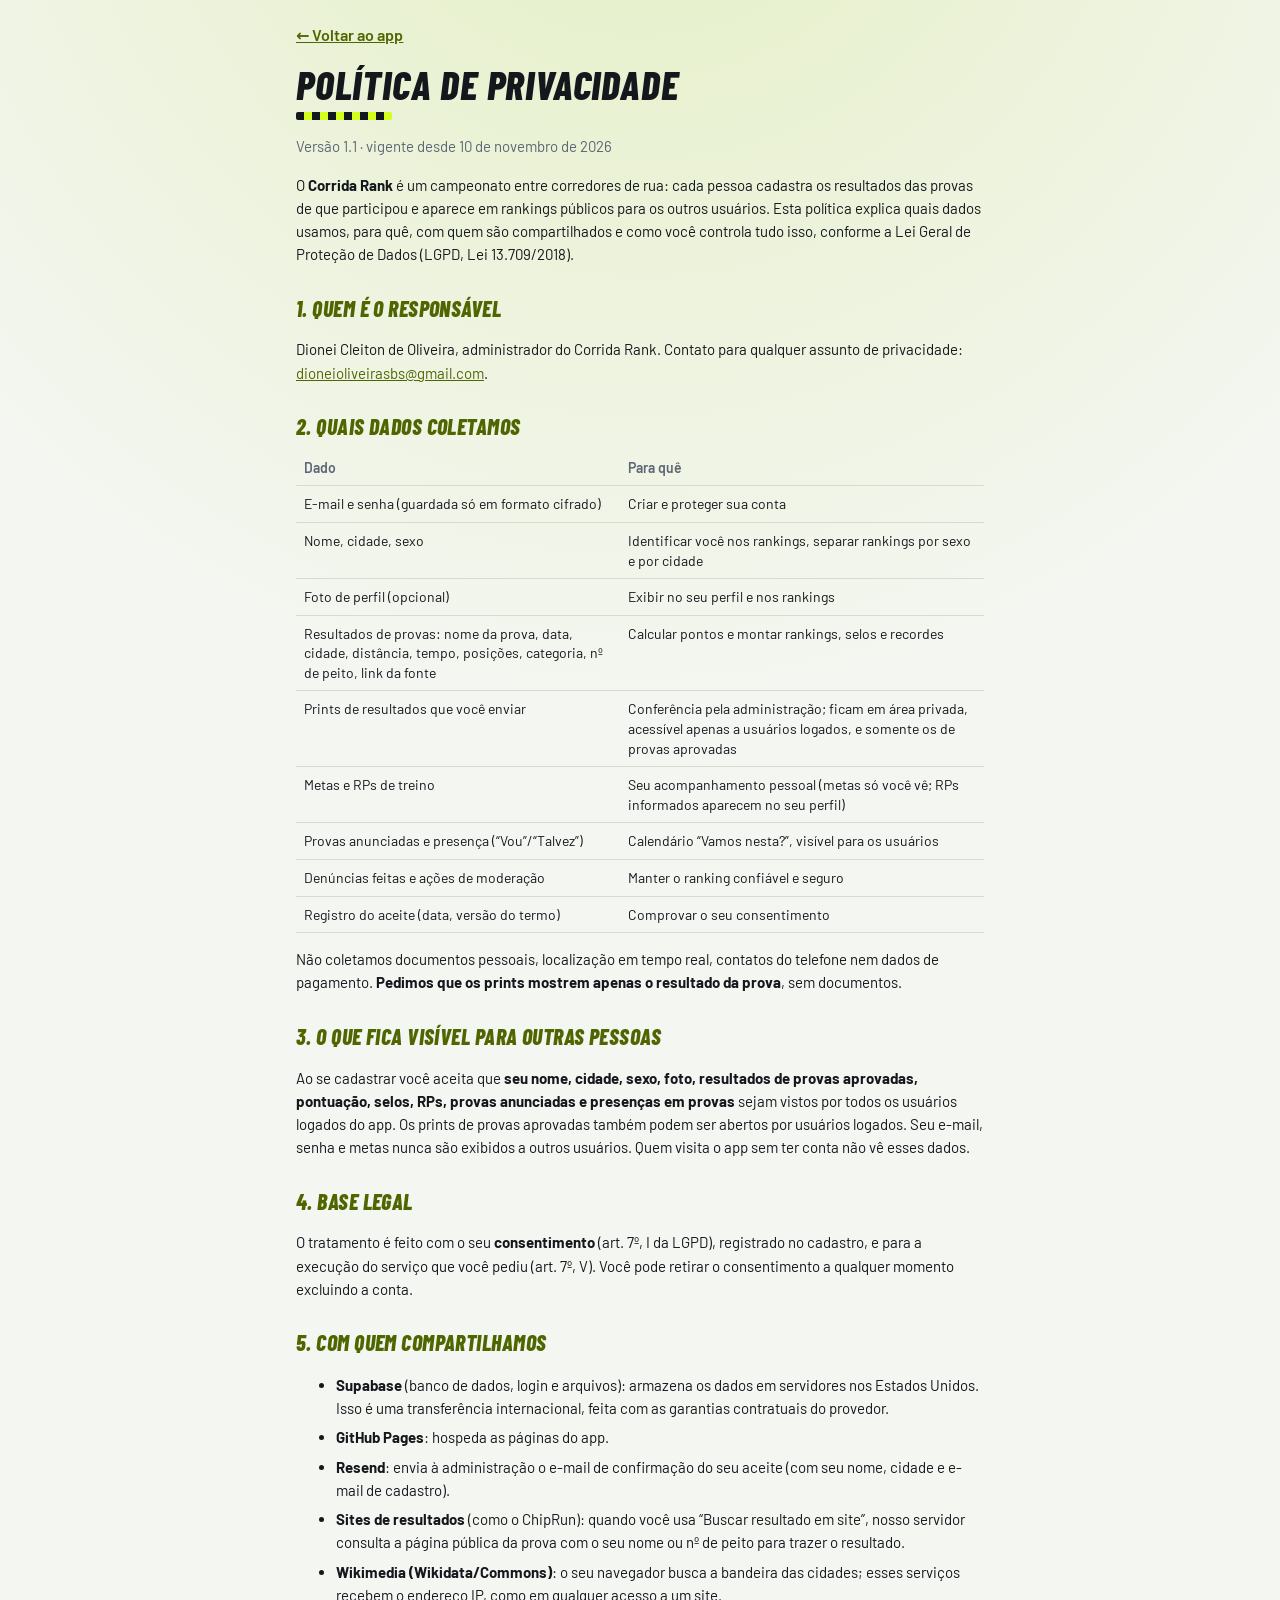
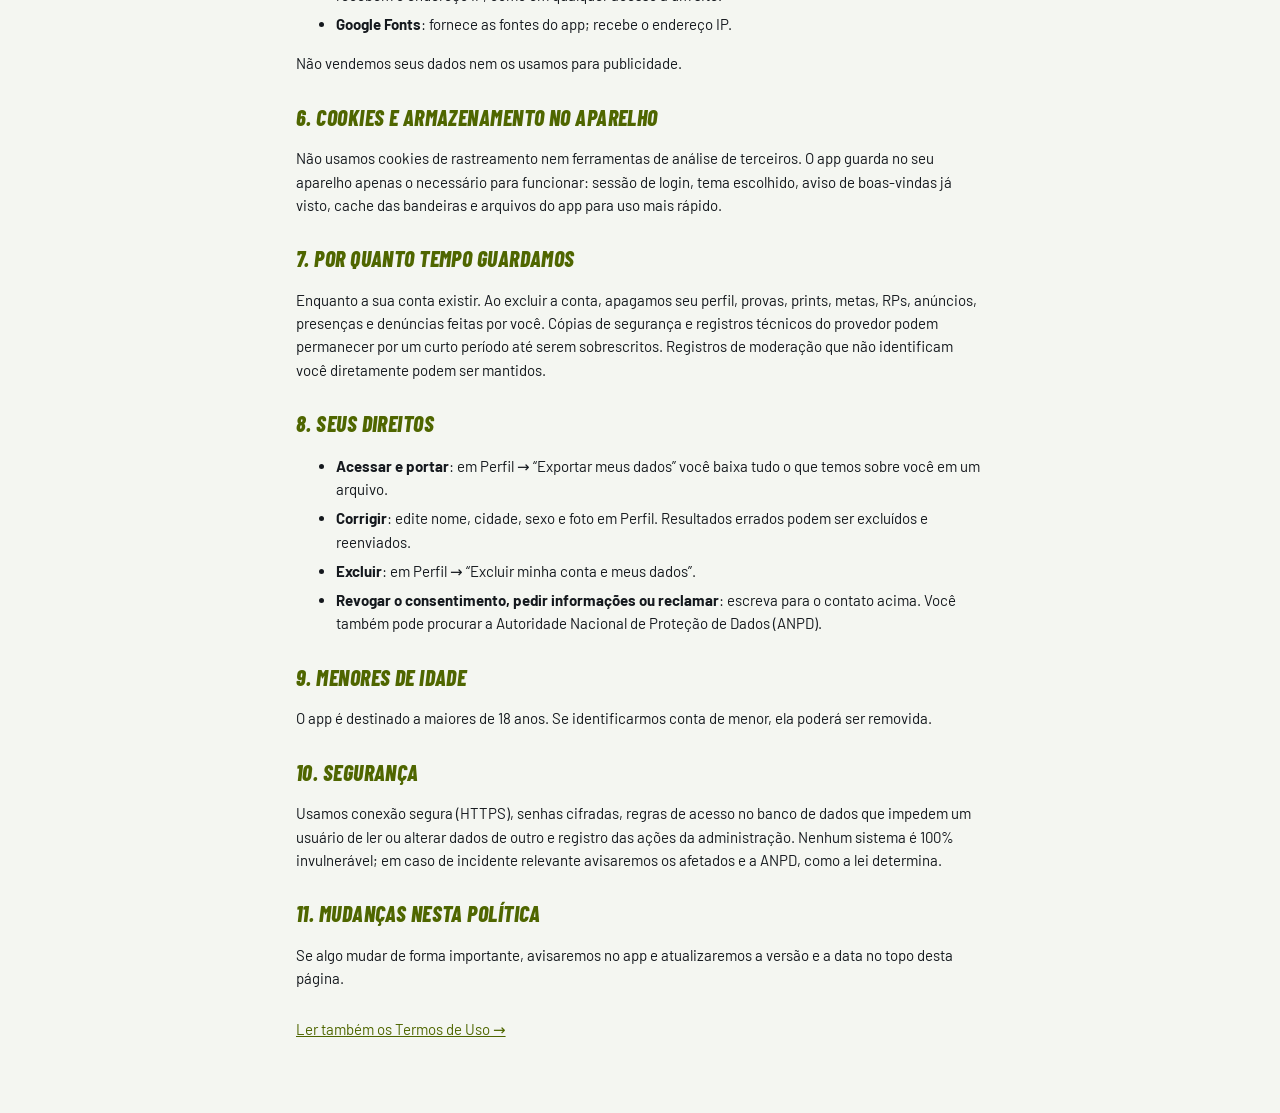
==== commit 151aec98: "Versão para computador, descrições no simulador, aviso de entretenimento, site do canal; termos 1.1 " ====
--- a/privacidade.html
+++ b/privacidade.html
@@ -15,7 +15,7 @@
 <main class="doc">
 <a class="link" href="./" style="text-align:left;display:block;padding-left:0">← Voltar ao app</a>
 <h1>Política de Privacidade</h1>
-<p class="sub">Versão 1.0 · vigente desde 9 de novembro de 2026</p>
+<p class="sub">Versão 1.1 · vigente desde 10 de novembro de 2026</p>
 
 <p>O <b>Corrida Rank</b> é um campeonato entre corredores de rua: cada pessoa cadastra os resultados das provas de que participou e aparece em rankings públicos para os outros usuários. Esta política explica quais dados usamos, para quê, com quem são compartilhados e como você controla tudo isso, conforme a Lei Geral de Proteção de Dados (LGPD, Lei 13.709/2018).</p>
 
--- a/styles.css
+++ b/styles.css
@@ -155,3 +155,36 @@
 @media (prefers-color-scheme:light){:root:not([data-theme=dark]){color-scheme:light;--bg:#f4f6f1;--card:#ffffff;--card2:#eef1ea;--line:#d5dbcf;--text:#14181d;--muted:#5c6675;--accent-text:#4f6600;--hot:#e03e0f;--ok:#0f9d6a;--bad:#d6382b;--field:#f0f3ec;--check:#14181d;--glow:#e3efc0;--nav:#ffffff}}
 :root[data-theme=light] input::placeholder{color:#8a93a1}
 .qr{display:flex;flex-direction:column;align-items:center;gap:6px;margin:14px 0 4px}.qr svg{border-radius:10px;border:1px solid var(--line)}
+
+/* Campos do simulador com descrição */
+.fld{display:flex;flex-direction:column;gap:2px;min-width:0}
+.fld span{font-weight:700;font-size:14px}
+.fld small{color:var(--muted);font-size:12px;line-height:1.3;margin-bottom:4px;flex:1}
+.fld input,.fld select{margin-bottom:0}
+#sOut{margin-top:10px}
+.aviso-fun{background:var(--card2);border:1px dashed var(--line);border-radius:10px;padding:10px 12px;margin:10px 0;font-size:13px;line-height:1.45;color:var(--muted)}
+.aviso-fun b{color:var(--text)}
+
+/* Versão para computador (monitor): menu lateral e área de conteúdo mais larga */
+@media (min-width:960px){
+  body{padding-bottom:0}
+  body:has(nav:not([hidden])){padding-left:230px}
+  nav{top:0;bottom:0;right:auto;width:230px;flex-direction:column;justify-content:flex-start;gap:4px;padding:78px 12px 16px;border-top:0;border-right:1px solid var(--line)}
+  nav::before{content:"Corrida Rank";position:absolute;top:22px;left:20px;font-family:var(--display);font-weight:800;font-style:italic;text-transform:uppercase;font-size:26px;line-height:1;color:var(--text)}
+  nav button{flex:none;flex-direction:row;justify-content:flex-start;gap:12px;padding:12px 14px;border-radius:10px;font-size:22px}
+  nav button span{font-size:16px}
+  nav button:hover{background:var(--card2)}
+  nav button.on{background:var(--card2)}
+  nav button.on::before{top:20%;bottom:20%;left:0;right:auto;width:4px;height:auto;border-radius:0 3px 3px 0}
+  main{max-width:1040px;padding:28px 40px 48px}
+  h1{font-size:40px}
+  .chips{flex-wrap:wrap;overflow:visible}
+  .podio{max-width:640px;margin-inline:auto}
+  .mebar{top:0}
+  .stats{max-width:640px}
+  .modal,.foto-caixa{max-width:560px}
+}
+@media (min-width:1280px){
+  main{max-width:1180px}
+  .card.evento,.feed{break-inside:avoid}
+}
